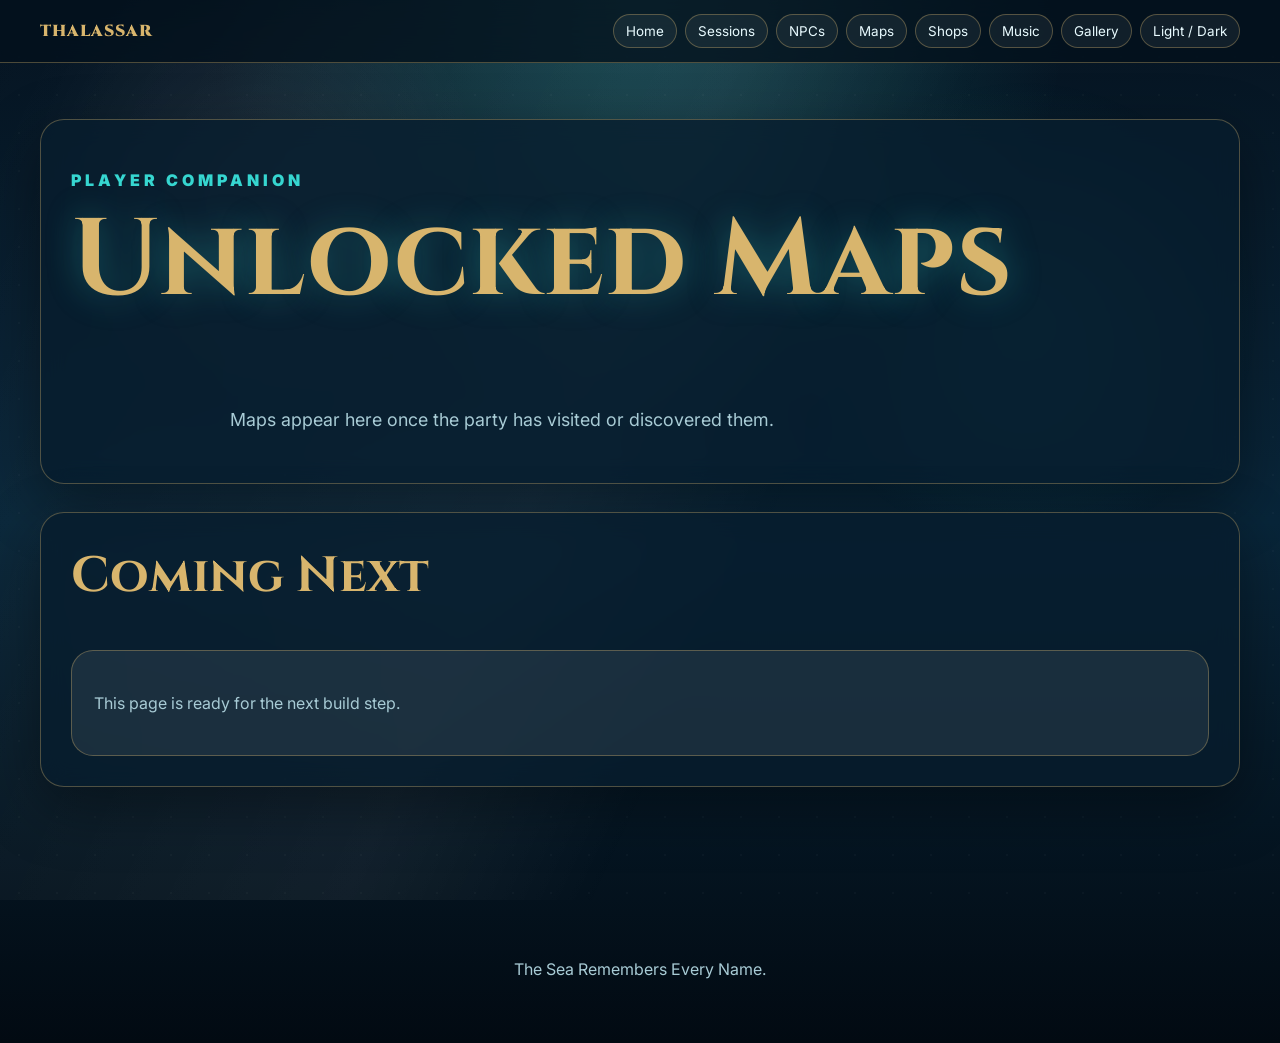
==== maps.html @ 2fa19e15 "Add files via upload" ====
<!DOCTYPE html>
<html lang="en" data-theme="dark">
<head>
  <meta charset="UTF-8" />
  <meta name="viewport" content="width=device-width, initial-scale=1.0" />
  <title>Unlocked Maps | Thalassar</title>
  <link rel="stylesheet" href="css/style.css" />
</head>
<body>
  <header class="site-header">
    <nav class="nav">
      <a class="brand" href="index.html">THALASSAR</a>
      <button class="menu-btn" id="menuBtn">Menu</button>
      <div class="nav-links" id="navLinks">
        <a href="index.html">Home</a>
        <a href="sessions.html">Sessions</a>
        <a href="npcs.html">NPCs</a>
        <a href="maps.html">Maps</a>
        <a href="shops.html">Shops</a>
        <a href="music.html">Music</a>
        <a href="gallery.html">Gallery</a>
        <button class="theme-btn" id="themeBtn">Light / Dark</button>
      </div>
    </nav>
  </header>
  <main>
    <section class="searchable">
      <p class="eyebrow">Player Companion</p>
      <h1>Unlocked Maps</h1>
      <p class="tagline">Maps appear here once the party has visited or discovered them.</p>
    </section>
    <section class="searchable">
      <h2>Coming Next</h2>
      <div class="card"><p>This page is ready for the next build step.</p></div>
    </section>
  </main>
  <button id="topBtn">↑ Top</button>
  <footer class="site-footer"><p>The Sea Remembers Every Name.</p></footer>
  <script src="js/app.js"></script>
</body>
</html>
---- css/style.css ----
@import url("https://fonts.googleapis.com/css2?family=Cinzel:wght@500;700;900&family=Inter:wght@400;500;600;700;900&display=swap");

:root {
  --bg:#061421; --bg-soft:#09263a; --bg-deep:#020a12;
  --card:rgba(7,29,45,.78); --card-light:rgba(255,255,255,.08);
  --text:#e9fbff; --muted:#a8cbd5; --gold:#d8b56d; --gold-bright:#fff1b8;
  --teal:#36d6d0; --coral:#ff8f7a; --danger:#ff5d73;
  --border:rgba(216,181,109,.35); --shadow:rgba(0,0,0,.38);
  --radius:24px; --max-width:1200px;
}
html[data-theme="light"] {
  --bg:#dff8ff; --bg-soft:#98dfea; --bg-deep:#b9edf5;
  --card:rgba(255,255,255,.84); --card-light:rgba(255,255,255,.55);
  --text:#082033; --muted:#31566a; --gold:#9a6b22; --gold-bright:#5d3c0d;
  --teal:#007d8a; --coral:#a74233; --danger:#9d263d;
  --border:rgba(0,99,115,.3); --shadow:rgba(0,54,70,.18);
}
*{box-sizing:border-box} html{scroll-behavior:smooth}
body{
  margin:0; min-height:100vh; font-family:Inter,sans-serif; color:var(--text);
  background:radial-gradient(circle at top,rgba(54,214,208,.24),transparent 35%),
  linear-gradient(180deg,var(--bg),var(--bg-soft),var(--bg-deep));
  overflow-x:hidden;
}
body::before{
  content:""; position:fixed; inset:0;
  background:linear-gradient(115deg,transparent 0%,rgba(255,255,255,.06) 45%,transparent 60%),
  radial-gradient(circle at 20% 20%,rgba(255,255,255,.08),transparent 18%),
  radial-gradient(circle at 80% 35%,rgba(54,214,208,.12),transparent 20%);
  animation:oceanGlow 12s ease-in-out infinite alternate; pointer-events:none; z-index:-2;
}
body::after{
  content:""; position:fixed; inset:0;
  background-image:radial-gradient(circle,rgba(255,255,255,.16) 1px,transparent 1px);
  background-size:38px 38px; opacity:.18; animation:bubbles 26s linear infinite; pointer-events:none; z-index:-1;
}
@keyframes oceanGlow{from{transform:translateY(0);opacity:.78}to{transform:translateY(36px);opacity:1}}
@keyframes bubbles{from{background-position:0 0}to{background-position:0 -700px}}
h1,h2,h3,h4{font-family:Cinzel,serif;color:var(--gold);margin-top:0}
h1{font-size:clamp(2.7rem,9vw,6.8rem);line-height:.95;letter-spacing:1px;text-shadow:0 0 34px rgba(54,214,208,.35)}
h2{font-size:clamp(1.85rem,5vw,3.1rem)} p{color:var(--muted);line-height:1.75} a{color:var(--teal)}
main{width:min(var(--max-width),calc(100% - 32px));margin:0 auto;padding:28px 0 80px}
section{margin:28px 0;padding:30px;border:1px solid var(--border);border-radius:var(--radius);background:var(--card);box-shadow:0 20px 60px var(--shadow);backdrop-filter:blur(12px)}
.site-header{position:sticky;top:0;z-index:50;border-bottom:1px solid var(--border);background:rgba(3,17,29,.78);backdrop-filter:blur(14px)}
html[data-theme="light"] .site-header{background:rgba(224,248,255,.82)}
.nav{width:min(var(--max-width),calc(100% - 32px));margin:0 auto;padding:14px 0;display:flex;align-items:center;justify-content:space-between;gap:14px}
.brand{font-family:Cinzel,serif;font-weight:900;letter-spacing:1px;color:var(--gold);text-decoration:none;white-space:nowrap}
.nav-links{display:flex;align-items:center;justify-content:flex-end;flex-wrap:wrap;gap:8px}
.nav-links a,.nav-links button,.menu-btn,.theme-btn{color:var(--text);text-decoration:none;border:1px solid var(--border);background:rgba(255,255,255,.06);padding:8px 12px;border-radius:999px;font-size:.84rem;cursor:pointer;font-family:Inter,sans-serif}
.nav-links a:hover,.nav-links button:hover,.menu-btn:hover,.theme-btn:hover{border-color:var(--teal);color:var(--teal)}
.menu-btn{display:none}
.hero{min-height:86vh;display:grid;place-items:center;text-align:center;position:relative;overflow:hidden;padding:70px 24px}
.hero::before{content:"";position:absolute;inset:-40%;background:radial-gradient(circle,rgba(54,214,208,.14),transparent 48%);animation:pulseGlow 8s ease-in-out infinite alternate}
.hero-content{position:relative;z-index:2}@keyframes pulseGlow{from{transform:scale(.96)}to{transform:scale(1.08)}}
.eyebrow{color:var(--teal);text-transform:uppercase;font-weight:900;letter-spacing:.25em}.tagline{max-width:820px;margin:18px auto;font-size:1.12rem}.quote{color:var(--teal);font-weight:800;letter-spacing:.5px}
.btn{display:inline-block;color:#061421;background:linear-gradient(135deg,var(--gold),var(--gold-bright));padding:13px 19px;border-radius:999px;text-decoration:none;font-weight:900;border:none;cursor:pointer}
.btn.secondary{color:var(--text);background:rgba(255,255,255,.08);border:1px solid var(--border)}.btn:hover{transform:translateY(-2px);box-shadow:0 12px 30px rgba(54,214,208,.18)}
.hero-actions{display:flex;flex-wrap:wrap;gap:12px;justify-content:center;margin-top:26px}.grid{display:grid;grid-template-columns:repeat(3,1fr);gap:18px}.grid.two{grid-template-columns:repeat(2,1fr)}
.card{padding:22px;border:1px solid var(--border);border-radius:22px;background:var(--card-light);transition:transform .2s ease,border-color .2s ease,box-shadow .2s ease}.card:hover{transform:translateY(-4px);border-color:var(--teal);box-shadow:0 16px 42px var(--shadow)}
.search-box{width:100%;margin-bottom:18px;padding:15px 16px;border-radius:16px;border:1px solid var(--border);background:rgba(255,255,255,.08);color:var(--text);font-size:1rem;outline:none}.search-box:focus{border-color:var(--teal);box-shadow:0 0 0 4px rgba(54,214,208,.12)}
.hidden-by-search{display:none!important}.timeline{display:grid;gap:14px}.timeline-item{padding:16px 18px;border-left:3px solid var(--teal);border-radius:0 18px 18px 0;background:rgba(255,255,255,.05)}
.badge{display:inline-block;margin:4px 4px 0 0;padding:4px 9px;border-radius:999px;background:var(--gold);color:#061421;font-size:.75rem;font-weight:900}.badge.teal{background:var(--teal)}.badge.coral{background:var(--coral);color:white}.badge.red{background:var(--danger);color:white}
.site-footer{text-align:center;padding:44px 18px;color:var(--muted)}#topBtn{position:fixed;right:18px;bottom:18px;display:none;z-index:70;background:var(--gold);color:#071421;font-weight:900;border:none;padding:12px 15px;border-radius:999px;box-shadow:0 12px 30px var(--shadow);cursor:pointer}
@media(max-width:920px){.menu-btn{display:inline-block}.nav{flex-wrap:wrap}.nav-links{display:none;width:100%;padding-top:12px}.nav-links.open{display:grid;grid-template-columns:1fr 1fr}.grid,.grid.two{grid-template-columns:1fr}section{padding:22px;border-radius:22px}.hero{min-height:82vh}}
@media(max-width:520px){main{width:min(100% - 22px,var(--max-width))}.nav{width:min(100% - 22px,var(--max-width))}.nav-links.open{grid-template-columns:1fr}h1{font-size:2.7rem}.btn{width:100%;text-align:center}}
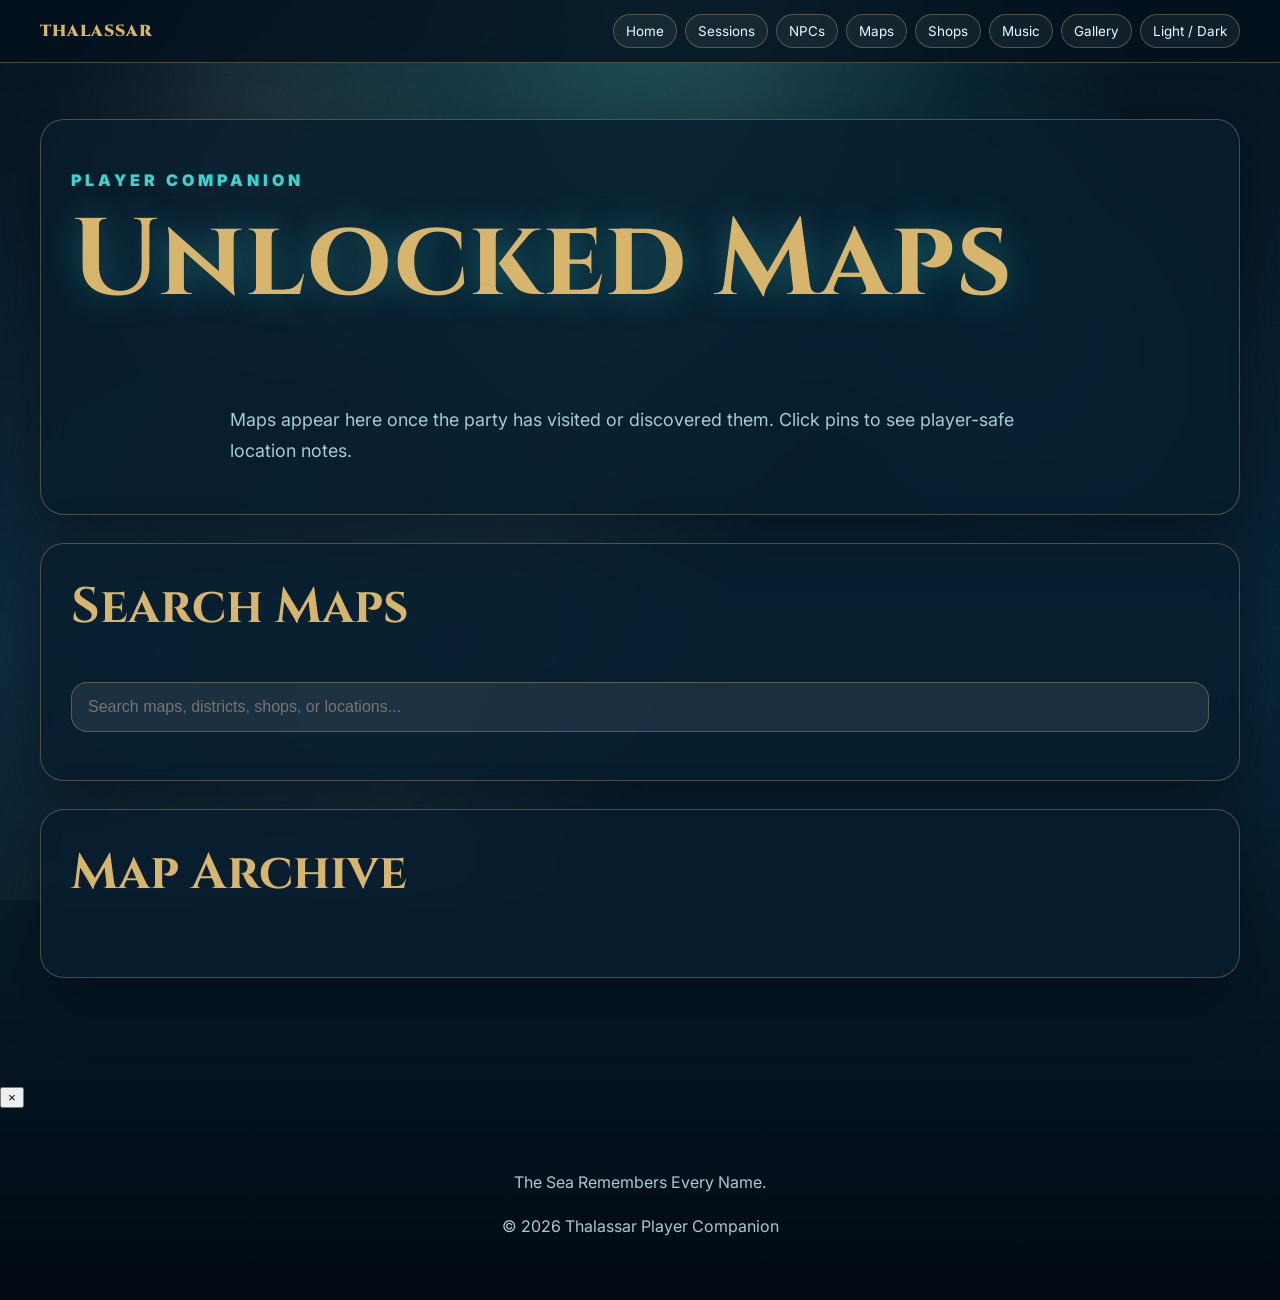
==== commit e70cabda: "Update maps.html" ====
--- a/maps.html
+++ b/maps.html
@@ -23,19 +23,39 @@
       </div>
     </nav>
   </header>
+
   <main>
     <section class="searchable">
       <p class="eyebrow">Player Companion</p>
       <h1>Unlocked Maps</h1>
-      <p class="tagline">Maps appear here once the party has visited or discovered them.</p>
+      <p class="tagline">Maps appear here once the party has visited or discovered them. Click pins to see player-safe location notes.</p>
     </section>
+
     <section class="searchable">
-      <h2>Coming Next</h2>
-      <div class="card"><p>This page is ready for the next build step.</p></div>
+      <h2>Search Maps</h2>
+      <input id="searchInput" class="search-box" type="text" placeholder="Search maps, districts, shops, or locations..." />
+    </section>
+
+    <section>
+      <h2>Map Archive</h2>
+      <div id="mapsGrid" class="map-archive"></div>
     </section>
   </main>
+
+  <div id="mapModal" class="map-modal" aria-hidden="true">
+    <div class="map-modal-inner">
+      <button id="closeMapModal" class="map-modal-close">×</button>
+      <div id="mapModalContent"></div>
+    </div>
+  </div>
+
   <button id="topBtn">↑ Top</button>
-  <footer class="site-footer"><p>The Sea Remembers Every Name.</p></footer>
+  <footer class="site-footer">
+    <p>The Sea Remembers Every Name.</p>
+    <p>© <span id="year"></span> Thalassar Player Companion</p>
+  </footer>
+
   <script src="js/app.js"></script>
+  <script src="js/maps.js"></script>
 </body>
-</html>+</html>
--- a/css/style.css
+++ b/css/style.css
@@ -63,3 +63,173 @@
 .site-footer{text-align:center;padding:44px 18px;color:var(--muted)}#topBtn{position:fixed;right:18px;bottom:18px;display:none;z-index:70;background:var(--gold);color:#071421;font-weight:900;border:none;padding:12px 15px;border-radius:999px;box-shadow:0 12px 30px var(--shadow);cursor:pointer}
 @media(max-width:920px){.menu-btn{display:inline-block}.nav{flex-wrap:wrap}.nav-links{display:none;width:100%;padding-top:12px}.nav-links.open{display:grid;grid-template-columns:1fr 1fr}.grid,.grid.two{grid-template-columns:1fr}section{padding:22px;border-radius:22px}.hero{min-height:82vh}}
 @media(max-width:520px){main{width:min(100% - 22px,var(--max-width))}.nav{width:min(100% - 22px,var(--max-width))}.nav-links.open{grid-template-columns:1fr}h1{font-size:2.7rem}.btn{width:100%;text-align:center}}
+
+
+/* ---------- Session Archive ---------- */
+.session-list {
+  display: grid;
+  gap: 18px;
+}
+
+.session-card {
+  overflow: hidden;
+}
+
+.session-header {
+  display: flex;
+  justify-content: space-between;
+  gap: 16px;
+  align-items: flex-start;
+}
+
+.session-details {
+  display: none;
+  margin-top: 18px;
+  padding-top: 18px;
+  border-top: 1px solid var(--border);
+}
+
+.session-card.open .session-details {
+  display: block;
+}
+
+.session-details h4 {
+  margin-bottom: 8px;
+}
+
+.session-details ul {
+  color: var(--muted);
+  line-height: 1.7;
+}
+
+@media (max-width: 640px) {
+  .session-header {
+    display: block;
+  }
+}
+
+/* ---------- NPC Codex ---------- */
+.filter-row {
+  display: flex;
+  flex-wrap: wrap;
+  gap: 10px;
+}
+
+.filter-btn {
+  color: var(--text);
+  border: 1px solid var(--border);
+  background: rgba(255,255,255,.06);
+  padding: 9px 13px;
+  border-radius: 999px;
+  cursor: pointer;
+  font-weight: 800;
+}
+
+.filter-btn.active,
+.filter-btn:hover {
+  border-color: var(--teal);
+  color: var(--teal);
+}
+
+.npc-grid {
+  display: grid;
+  grid-template-columns: repeat(3, 1fr);
+  gap: 18px;
+}
+
+.npc-card {
+  padding: 0;
+  overflow: hidden;
+}
+
+.npc-image-wrap {
+  aspect-ratio: 4 / 5;
+  background: radial-gradient(circle, rgba(54,214,208,.16), rgba(0,0,0,.25));
+  overflow: hidden;
+}
+
+.npc-image {
+  width: 100%;
+  height: 100%;
+  object-fit: cover;
+  display: block;
+}
+
+.npc-card-body {
+  padding: 22px;
+}
+
+.npc-link {
+  margin-top: 14px;
+}
+
+.tag-row {
+  margin: 12px 0;
+}
+
+.npc-profile-hero {
+  display: grid;
+  grid-template-columns: 360px 1fr;
+  gap: 28px;
+  align-items: center;
+}
+
+.npc-profile-image-wrap {
+  border: 1px solid var(--border);
+  border-radius: 26px;
+  overflow: hidden;
+  background: rgba(255,255,255,.06);
+}
+
+.npc-profile-image {
+  width: 100%;
+  display: block;
+  aspect-ratio: 4 / 5;
+  object-fit: cover;
+}
+
+.info-list {
+  color: var(--muted);
+  line-height: 1.8;
+}
+
+.music-list {
+  display: grid;
+  gap: 12px;
+}
+
+.music-card audio {
+  width: 100%;
+}
+
+.profile-gallery {
+  display: grid;
+  grid-template-columns: repeat(4, 1fr);
+  gap: 14px;
+}
+
+.profile-gallery-image {
+  width: 100%;
+  border-radius: 18px;
+  border: 1px solid var(--border);
+  aspect-ratio: 1 / 1;
+  object-fit: cover;
+}
+
+@media (max-width: 920px) {
+  .npc-grid {
+    grid-template-columns: repeat(2, 1fr);
+  }
+
+  .npc-profile-hero {
+    grid-template-columns: 1fr;
+  }
+}
+
+@media (max-width: 620px) {
+  .npc-grid,
+  .profile-gallery {
+    grid-template-columns: 1fr;
+  }
+}
+
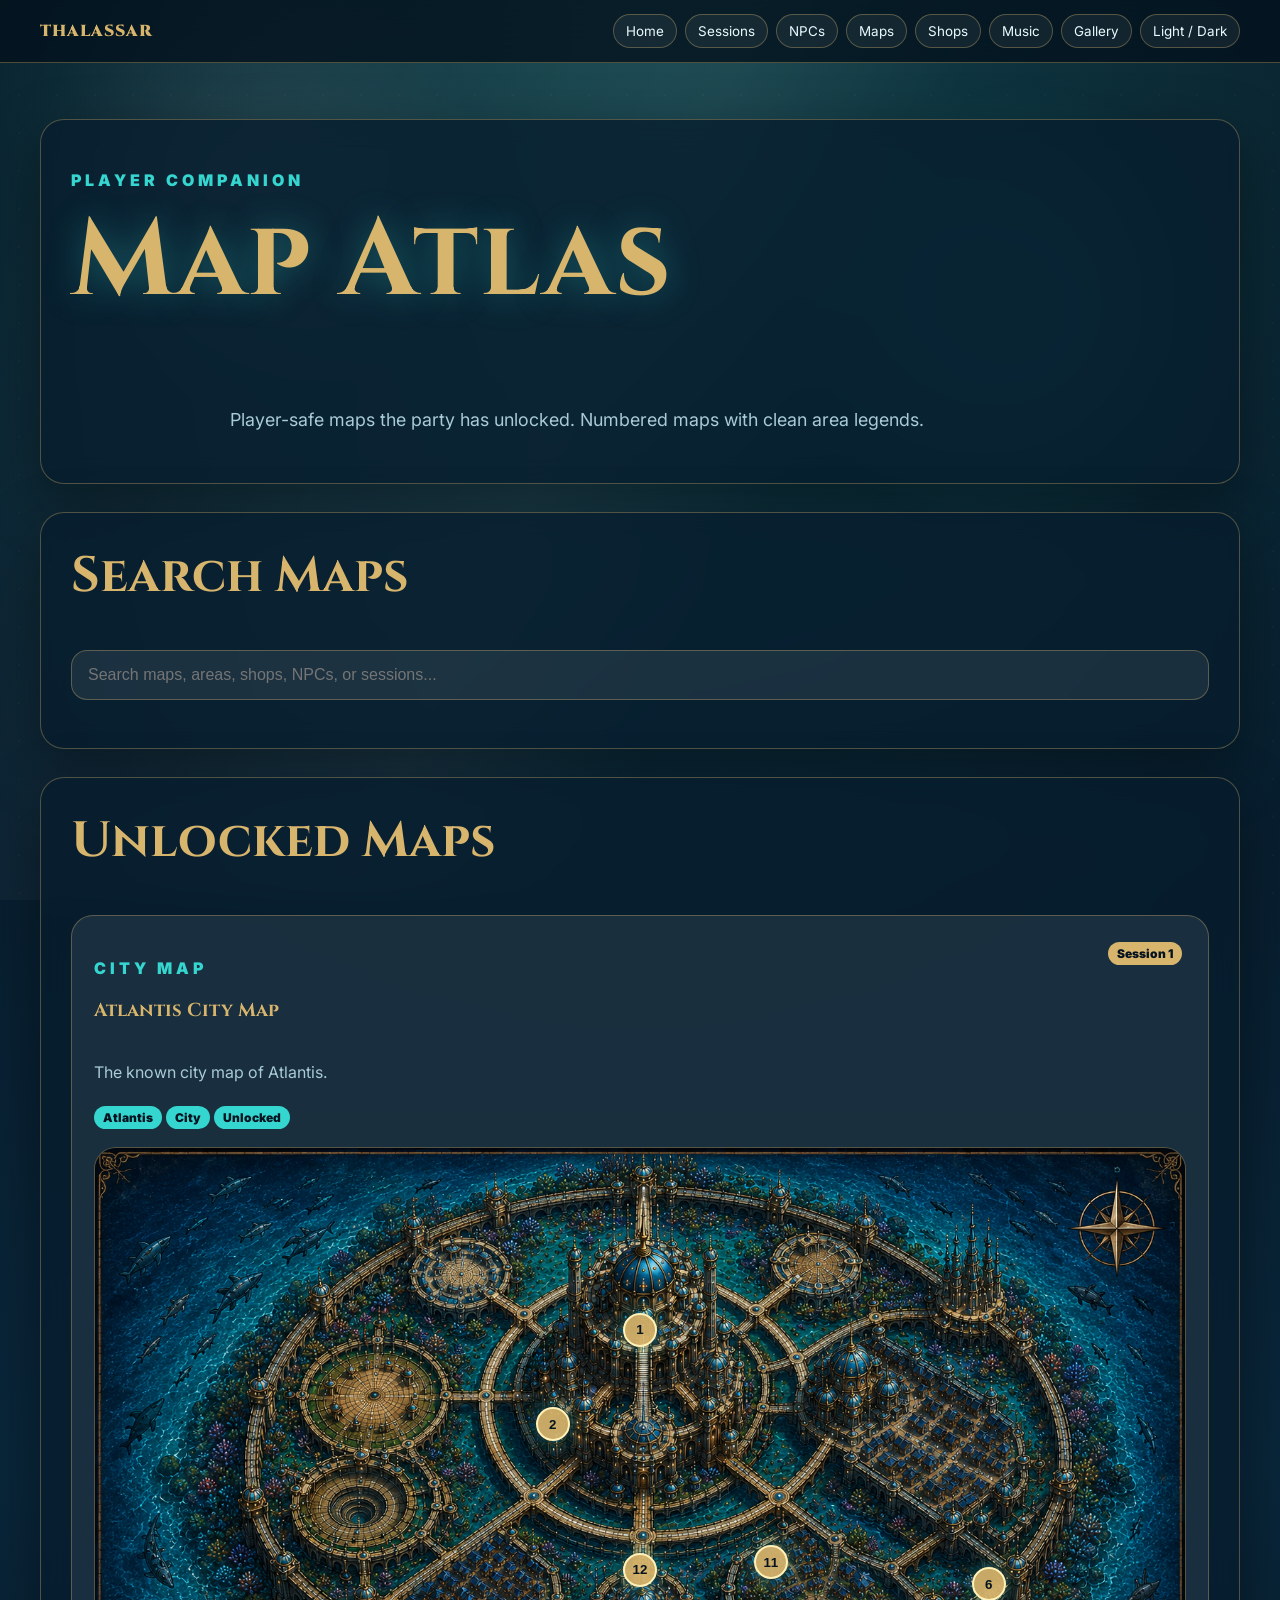
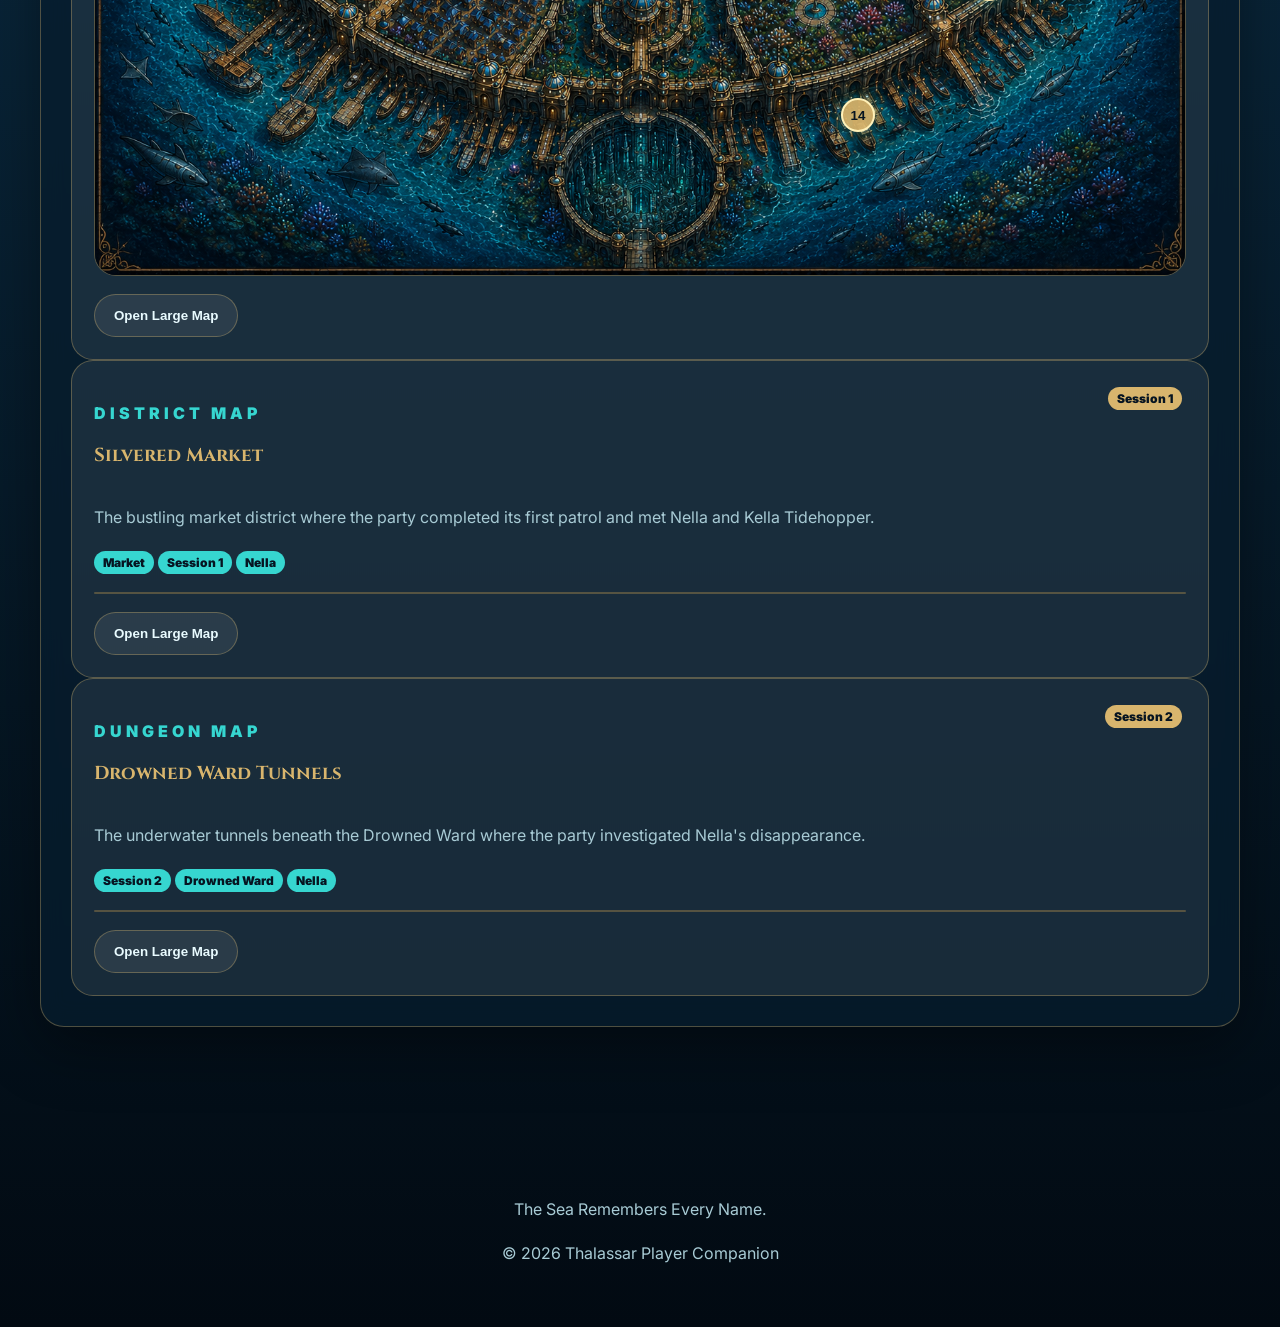
==== commit b70b1746: "Update maps.html" ====
--- a/maps.html
+++ b/maps.html
@@ -3,7 +3,7 @@
 <head>
   <meta charset="UTF-8" />
   <meta name="viewport" content="width=device-width, initial-scale=1.0" />
-  <title>Unlocked Maps | Thalassar</title>
+  <title>Maps | Thalassar</title>
   <link rel="stylesheet" href="css/style.css" />
 </head>
 <body>
@@ -23,38 +23,26 @@
       </div>
     </nav>
   </header>
-
   <main>
     <section class="searchable">
       <p class="eyebrow">Player Companion</p>
-      <h1>Unlocked Maps</h1>
-      <p class="tagline">Maps appear here once the party has visited or discovered them. Click pins to see player-safe location notes.</p>
+      <h1>Map Atlas</h1>
+      <p class="tagline">Player-safe maps the party has unlocked. Numbered maps with clean area legends.</p>
     </section>
-
     <section class="searchable">
       <h2>Search Maps</h2>
-      <input id="searchInput" class="search-box" type="text" placeholder="Search maps, districts, shops, or locations..." />
+      <input id="searchInput" class="search-box" type="text" placeholder="Search maps, areas, shops, NPCs, or sessions..." />
     </section>
-
     <section>
-      <h2>Map Archive</h2>
-      <div id="mapsGrid" class="map-archive"></div>
+      <h2>Unlocked Maps</h2>
+      <div id="mapsGrid" class="atlas-grid"></div>
     </section>
   </main>
-
-  <div id="mapModal" class="map-modal" aria-hidden="true">
-    <div class="map-modal-inner">
-      <button id="closeMapModal" class="map-modal-close">×</button>
-      <div id="mapModalContent"></div>
-    </div>
-  </div>
-
   <button id="topBtn">↑ Top</button>
   <footer class="site-footer">
     <p>The Sea Remembers Every Name.</p>
     <p>© <span id="year"></span> Thalassar Player Companion</p>
   </footer>
-
   <script src="js/app.js"></script>
   <script src="js/maps.js"></script>
 </body>
--- a/css/style.css
+++ b/css/style.css
@@ -233,3 +233,110 @@
   }
 }
 
+/* ---------- Maps Page ---------- */
+.map-archive {
+  display: grid;
+  gap: 22px;
+}
+
+.map-card-header {
+  display: flex;
+  justify-content: space-between;
+  gap: 16px;
+  align-items: flex-start;
+}
+
+.interactive-map-wrap {
+  position: relative;
+  width: 100%;
+  margin: 18px 0;
+  border: 1px solid var(--border);
+  border-radius: 22px;
+  overflow: hidden;
+  background: rgba(0,0,0,.25);
+}
+
+.interactive-map-wrap.large {
+  max-height: 82vh;
+  overflow: auto;
+}
+
+.interactive-map-image {
+  width: 100%;
+  display: block;
+}
+
+.map-pin {
+  position: absolute;
+  transform: translate(-50%, -50%);
+  width: 34px;
+  height: 34px;
+  border-radius: 999px;
+  border: 2px solid var(--gold-bright);
+  background: rgba(216,181,109,.92);
+  color: #061421;
+  font-weight: 900;
+  cursor: pointer;
+  box-shadow: 0 0 20px rgba(54,214,208,.45);
+  transition: transform .2s ease, box-shadow .2s ease;
+}
+
+.map-pin:hover {
+  transform: translate(-50%, -50%) scale(1.18);
+  box-shadow: 0 0 30px rgba(54,214,208,.85);
+}
+
+.map-modal {
+  position: fixed;
+  inset: 0;
+  z-index: 100;
+  display: none;
+  padding: 22px;
+  background: rgba(0,0,0,.72);
+  backdrop-filter: blur(10px);
+}
+
+.map-modal.open {
+  display: grid;
+  place-items: center;
+}
+
+.map-modal-inner {
+  position: relative;
+  width: min(1200px, 100%);
+  max-height: 94vh;
+  overflow: auto;
+  padding: 26px;
+  border: 1px solid var(--border);
+  border-radius: 26px;
+  background: var(--card);
+  box-shadow: 0 20px 80px rgba(0,0,0,.55);
+}
+
+.map-modal-close {
+  position: sticky;
+  top: 0;
+  float: right;
+  z-index: 3;
+  width: 42px;
+  height: 42px;
+  border-radius: 999px;
+  border: 1px solid var(--border);
+  background: var(--gold);
+  color: #061421;
+  font-size: 1.6rem;
+  font-weight: 900;
+  cursor: pointer;
+}
+
+@media (max-width: 640px) {
+  .map-card-header { display: block; }
+  .map-pin {
+    width: 28px;
+    height: 28px;
+    font-size: .75rem;
+  }
+  .map-modal { padding: 10px; }
+  .map-modal-inner { padding: 16px; }
+}
+
